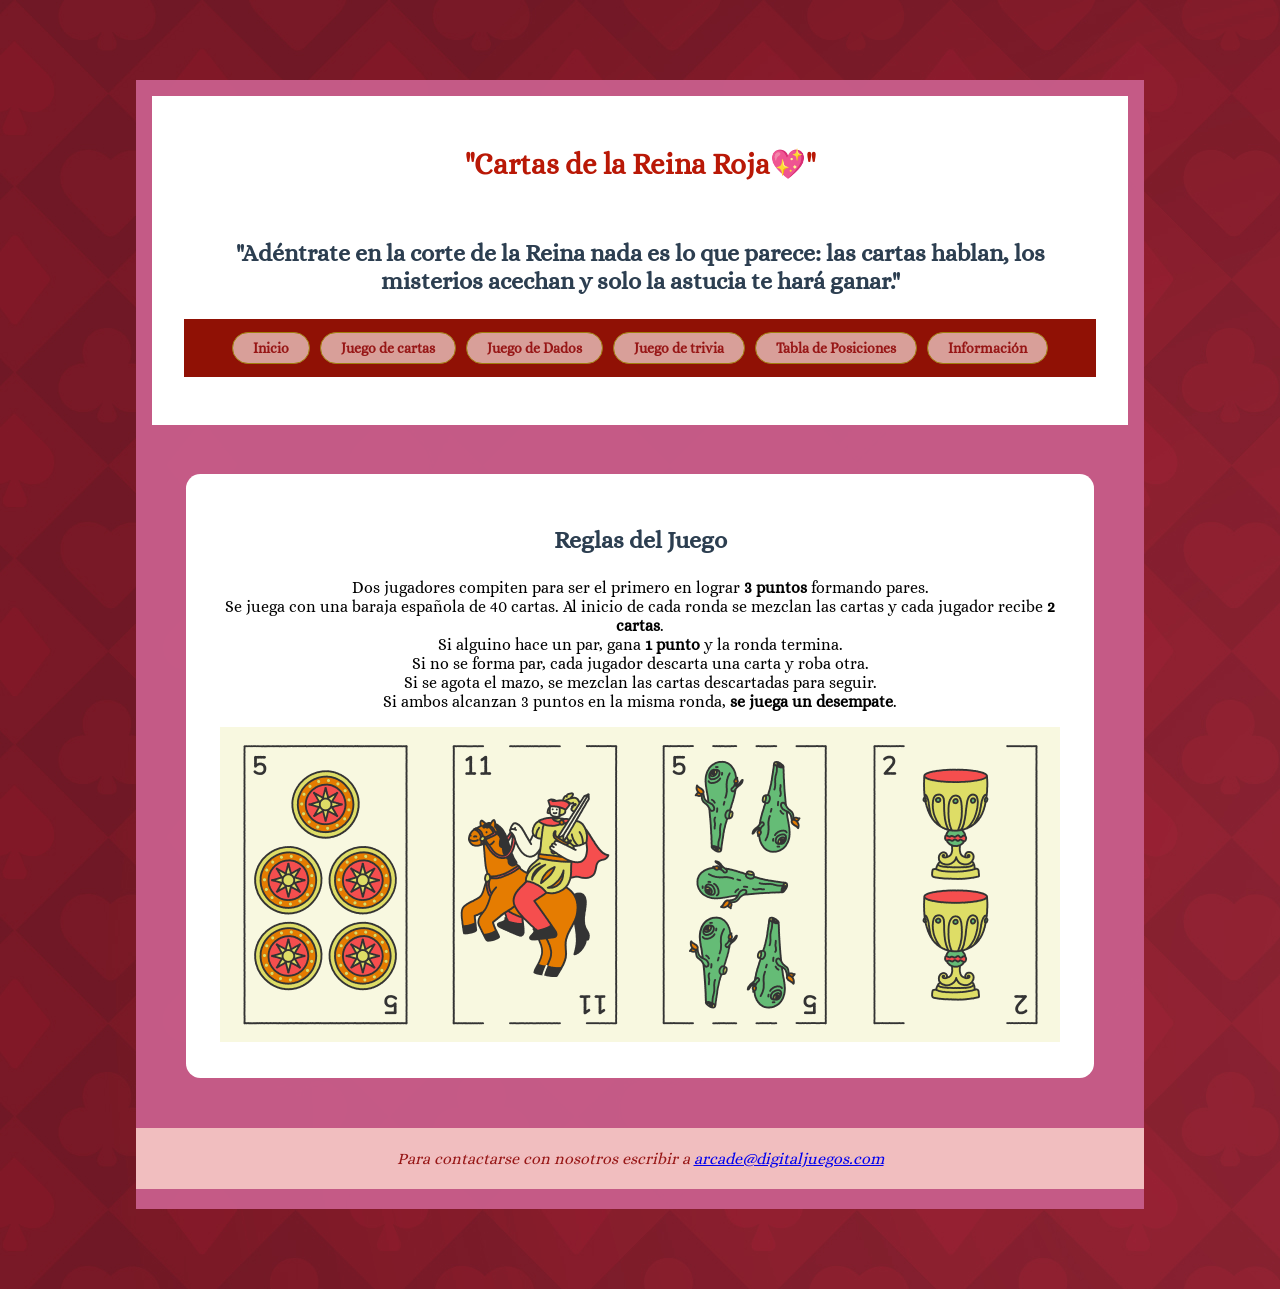
==== cartas.html @ 2cee697e "Ajuste de  numeración de baraja y mostrar imagenes de las cartas repartidas" ====
<!DOCTYPE html>
<html lang="es">
  <head>
    <meta charset="UTF-8">
    <title>"Naipes, enigmas y locuras"</title>
    <link rel="preconnect" href="https://fonts.googleapis.com">
    <link rel="preconnect" href="https://fonts.gstatic.com" crossorigin>
    <link href="https://fonts.googleapis.com/css2?family=Alice&display=swap" rel="stylesheet"> 
    <link rel="stylesheet" href="css/estilos.css">
  </head>
  <body>
  <div id="contenedor">
      <header>
      <h1>"Cartas de la Reina Roja💖"</h1>
      <h2>"Adéntrate en la corte de la Reina nada es lo que parece: 
      las cartas hablan, los misterios acechan y solo la astucia te hará ganar."</h2>
     
      <nav>
        <ul>
          <li><a href="index.html">Inicio</a></li>
          <li><a href="cartas.html">Juego de cartas</a></li>
          <li><a href="dados.html">Juego de Dados</a></li>
          <li><a href="preguntas.html">Juego de trivia</a></li>
          <li><a href="tabla.html">Tabla de Posiciones</a></li>
          <li><a href="info.html">Información</a></li>        
        </ul>
      </nav>
    </header>

  <main>
     <h2>Reglas del Juego </h2>
     <p>
    Dos jugadores compiten para ser el primero en lograr <strong>3 puntos</strong> formando pares.<br>  
    Se juega con una baraja española de 40 cartas. Al inicio de cada ronda se mezclan las cartas y cada jugador recibe <strong>2 cartas</strong>.<br>    
    Si alguino hace un par, gana<strong> 1 punto</strong> y la ronda termina.<br> 
    Si no se forma par, cada jugador descarta una carta y roba otra.<br>
    Si se agota el mazo, se mezclan las cartas descartadas para seguir.<br>  
    Si ambos alcanzan 3 puntos en la misma ronda, <strong>se juega un desempate</strong>.
 </p>
 <div id="mesaDeJuego"></div>
</main>
  <footer>
      <address>
        <p>
          Para contactarse con nosotros escribir a 
          <a class="mail" href="mailto:arcade@digitaljuegos.com">
            arcade@digitaljuegos.com
          </a>
        </p>
      </address>
    </footer>

  </div>
  
  <script src="js/cartas.js"></script>
</body>
</html>
---- css/estilos.css ----
* {
  box-sizing: border-box; } /*para respetar mejor el tamaño de las columnas*/ 


body {
  font-family: "Alice", serif;
  margin: 5rem;
  background-image: url("../imagenes/fondo.jpg");
  display: flex;
  justify-content: center;
}

#contenedor {
    width: 90%;
    max-width: 75rem;
    background-color: #c85e8af4;
    text-align: center;
}


header {
  background-color: rgba(255,255,255);
  text-align: center;
  padding: 2em;
  margin: 1rem; /*separa el header del contenedor para que no este pegado*/
}


header h1 {
  font-family: "Alice", serif;    
  color: #b91806;
  margin-bottom: 2em;
  font-size: 1.8rem;
}
nav ul {
  list-style: none;
  display: flex;
  justify-content: center;
  flex-wrap: wrap;
 gap: 0.6em;
  padding: 0.8em 1em;
  /*background-color: rgba(244, 123, 123, 0.959);*/
    background-color:  #901105;
}
nav a {
  text-decoration: none;
  color: rgb(151, 22, 22); 
  font-weight: bold;
  font-size: 0.9em;   
  display: inline-block;
   padding: 0.5em 1.4em;
  background-color: #d89f99;
  /*background-color: #e65454;*/
  border-radius: 50px;
   border: 1px solid #a07e0c;
   white-space: nowrap;
}
nav a:hover {
  color: #000
}
/* Contenido */
main {
  max-width: 90%;
  margin: 3.1em auto;
  padding: 2em;
  background-color: rgba(255, 255, 255);
  border-radius: 0.9em;
  text-align: center;
  flex: 1; 
}

h2 {
  font-size: 1.5em;    
  font-family: "Alice", serif;
  margin-bottom: 1em;
  color: #2c3e50;
}
.contenedor-juego {
  width: 30%;
  min-width: 200px;
  box-sizing: border-box;
}
.contenedor-juego img {
  width: 100%;
  height: auto;
  display: block;
  border-radius: 0.5em;
}
.contenedor-juego h4 {
  margin-top: 0.5em;
}
.fila-juegos {
  display: flex;
  flex-wrap: wrap;
  justify-content: center;
  width: 100%;
  max-width: 960px;
  margin: 0 auto;
  gap: 2em;
}
.contenedor-juego {
  width: 30%;
  min-width: 200px;
  box-sizing: border-box;
}
/* Footer */
footer {
  text-align: center;
  margin: 20px 0;      
  padding: 5px;
  font-size: 1em;
  color: rgb(151, 22, 22); 
  background-color: rgba(243, 194, 194, 0.959);
}
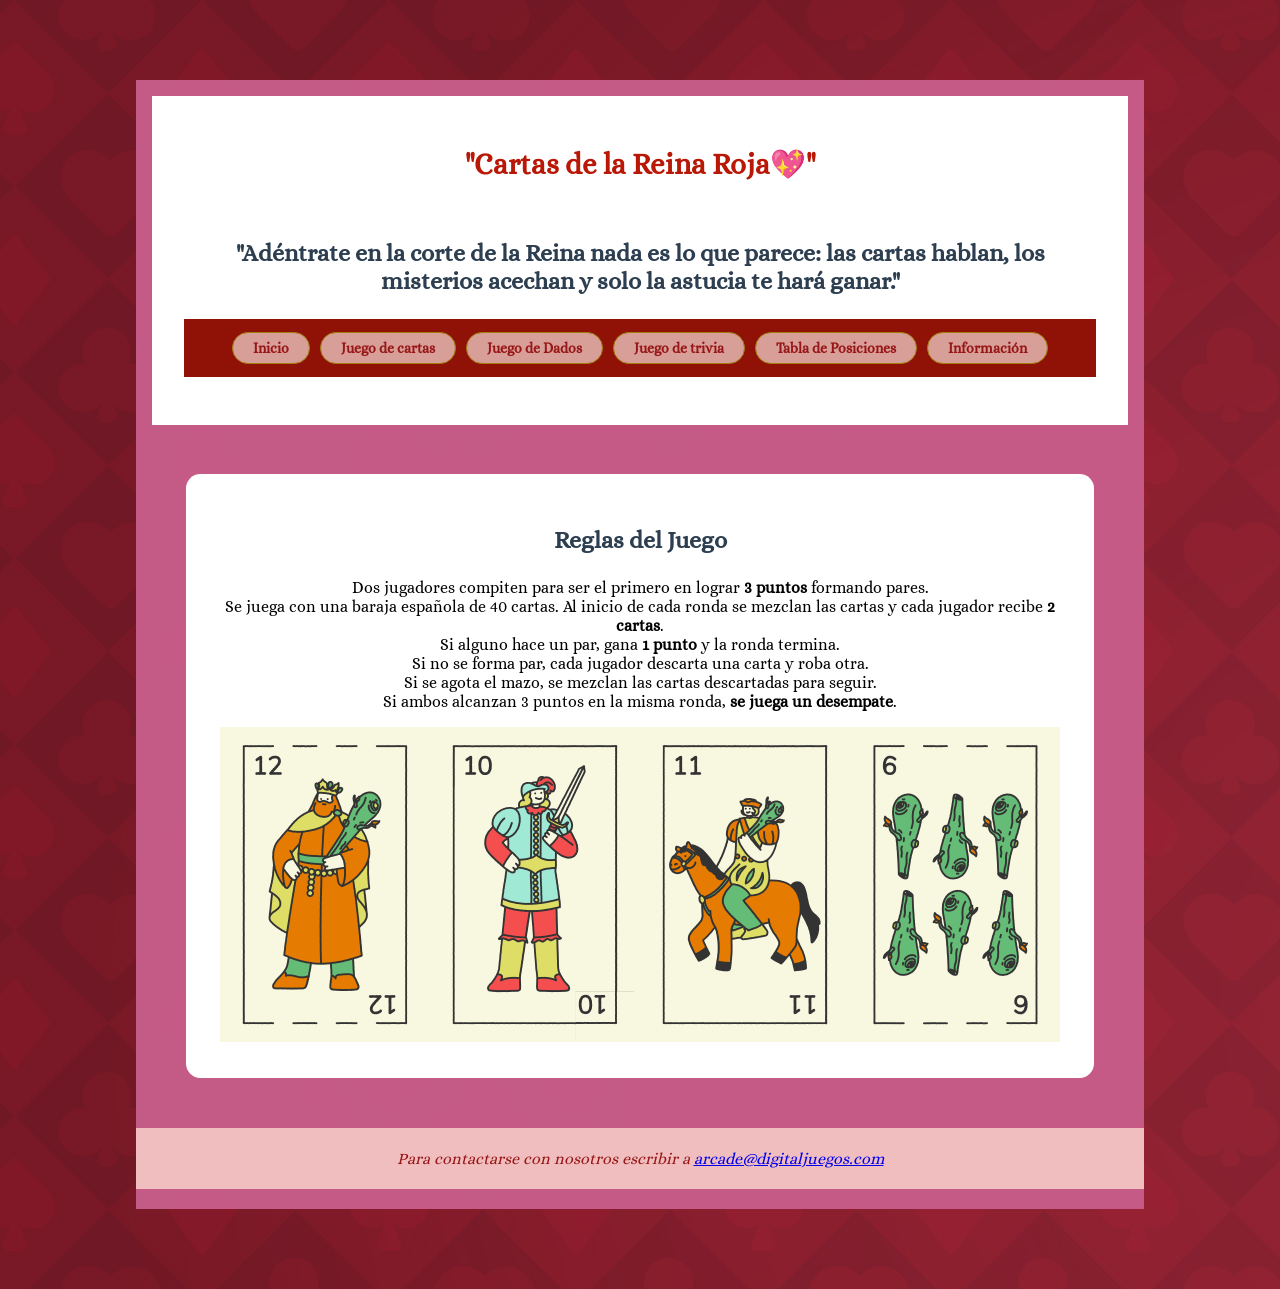
==== commit 95840daa: "Agregar bucle while para repetir rondas hasta 3 puntos y corregir readme" ====
--- a/cartas.html
+++ b/cartas.html
@@ -32,7 +32,7 @@
      <p>
     Dos jugadores compiten para ser el primero en lograr <strong>3 puntos</strong> formando pares.<br>  
     Se juega con una baraja española de 40 cartas. Al inicio de cada ronda se mezclan las cartas y cada jugador recibe <strong>2 cartas</strong>.<br>    
-    Si alguino hace un par, gana<strong> 1 punto</strong> y la ronda termina.<br> 
+    Si alguno hace un par, gana<strong> 1 punto</strong> y la ronda termina.<br> 
     Si no se forma par, cada jugador descarta una carta y roba otra.<br>
     Si se agota el mazo, se mezclan las cartas descartadas para seguir.<br>  
     Si ambos alcanzan 3 puntos en la misma ronda, <strong>se juega un desempate</strong>.
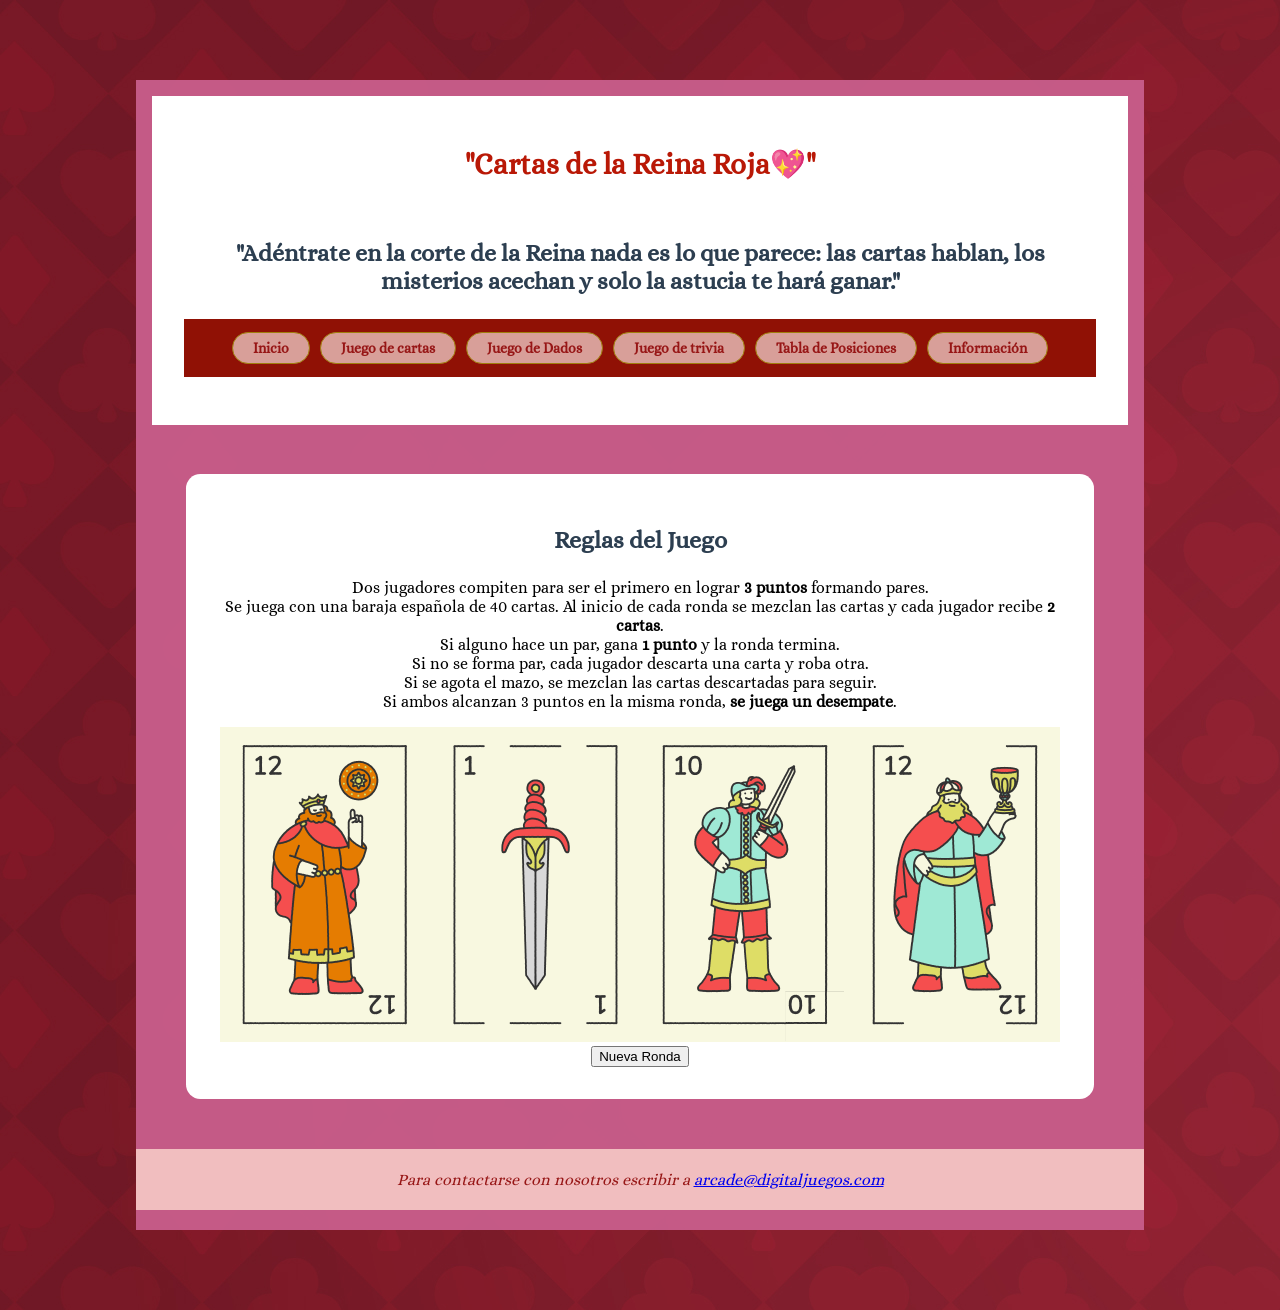
==== commit 1ad76f42: "agrupar el juego en jugar Partida y conectar botón de nueva partida" ====
--- a/cartas.html
+++ b/cartas.html
@@ -38,6 +38,7 @@
     Si ambos alcanzan 3 puntos en la misma ronda, <strong>se juega un desempate</strong>.
  </p>
  <div id="mesaDeJuego"></div>
+ <button id="botonNuevaRonda">Nueva Ronda</button>
 </main>
   <footer>
       <address>
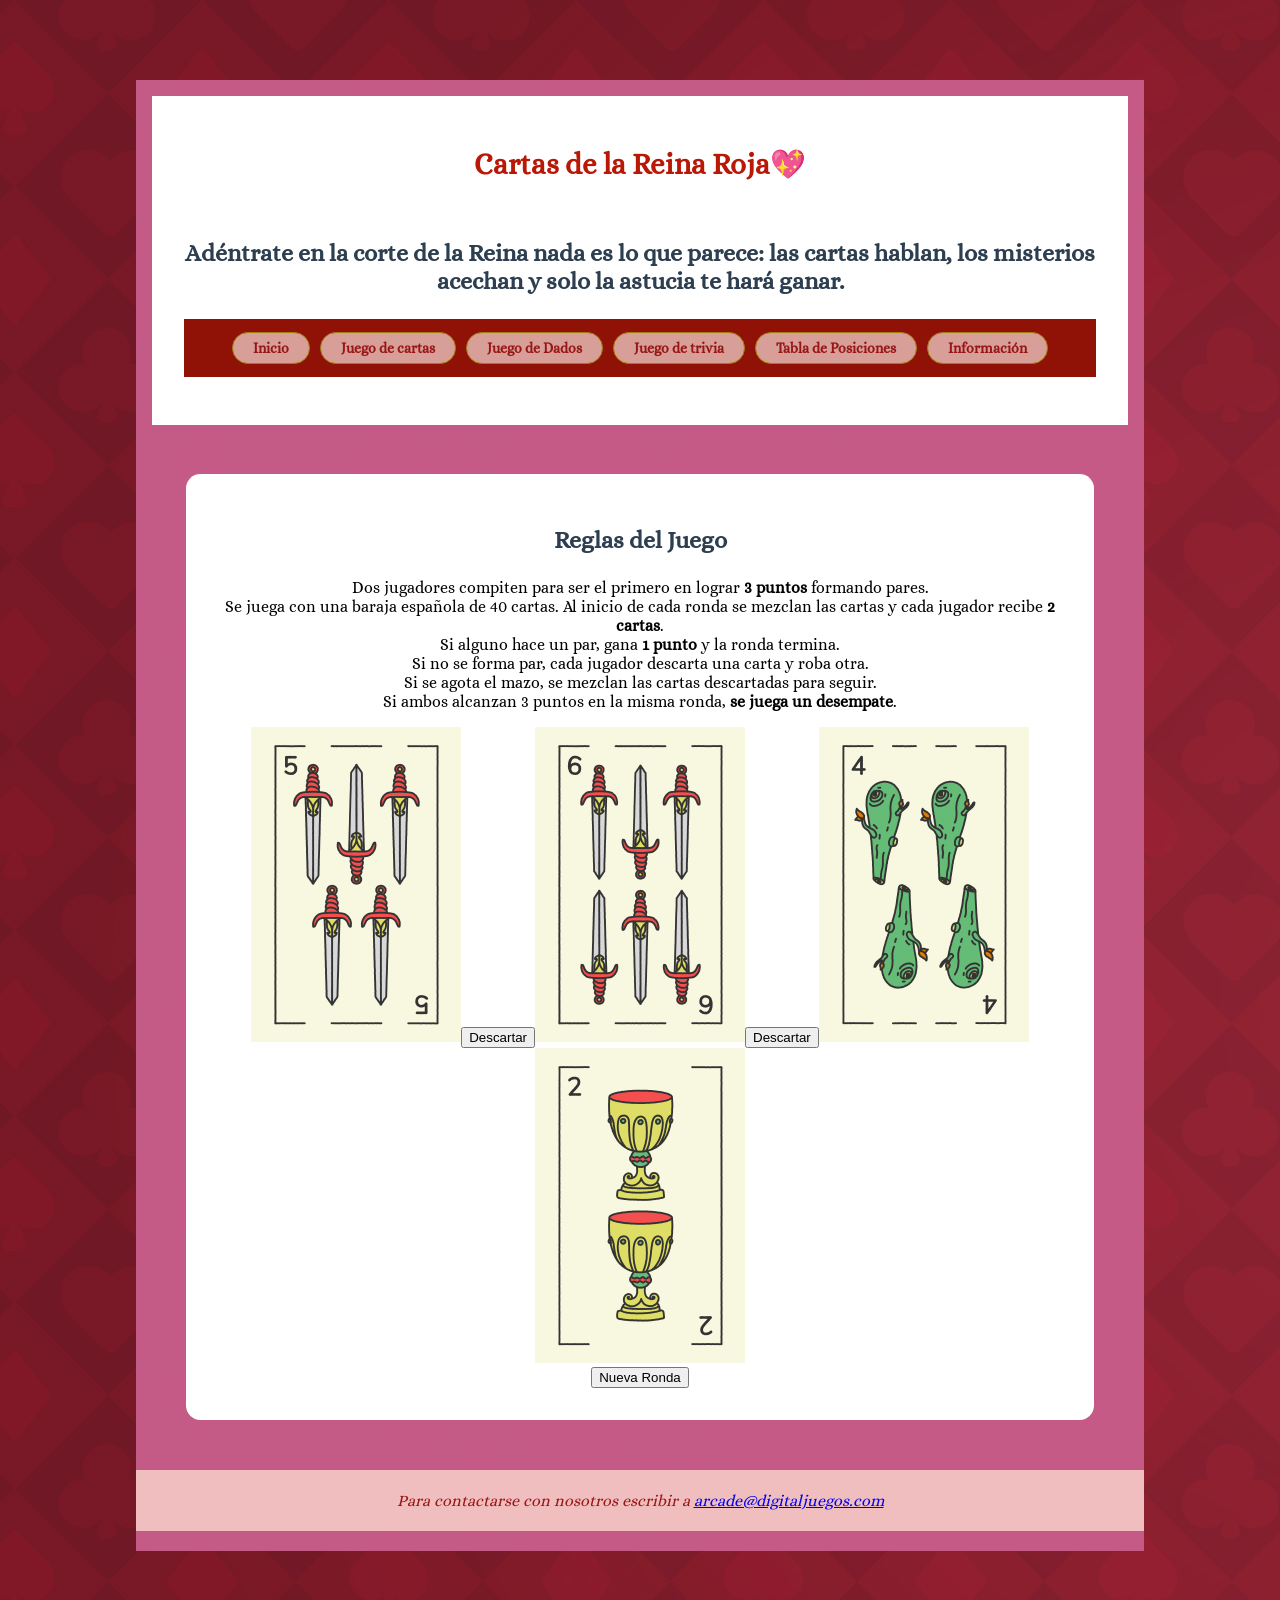
==== commit bd8f34ce: "opcion del jugador que carta descartar y reglas del juego de trivia" ====
--- a/cartas.html
+++ b/cartas.html
@@ -11,9 +11,9 @@
   <body>
   <div id="contenedor">
       <header>
-      <h1>"Cartas de la Reina Roja💖"</h1>
-      <h2>"Adéntrate en la corte de la Reina nada es lo que parece: 
-      las cartas hablan, los misterios acechan y solo la astucia te hará ganar."</h2>
+      <h1>Cartas de la Reina Roja💖</h1>
+      <h2>Adéntrate en la corte de la Reina nada es lo que parece: 
+      las cartas hablan, los misterios acechan y solo la astucia te hará ganar.</h2>
      
       <nav>
         <ul>
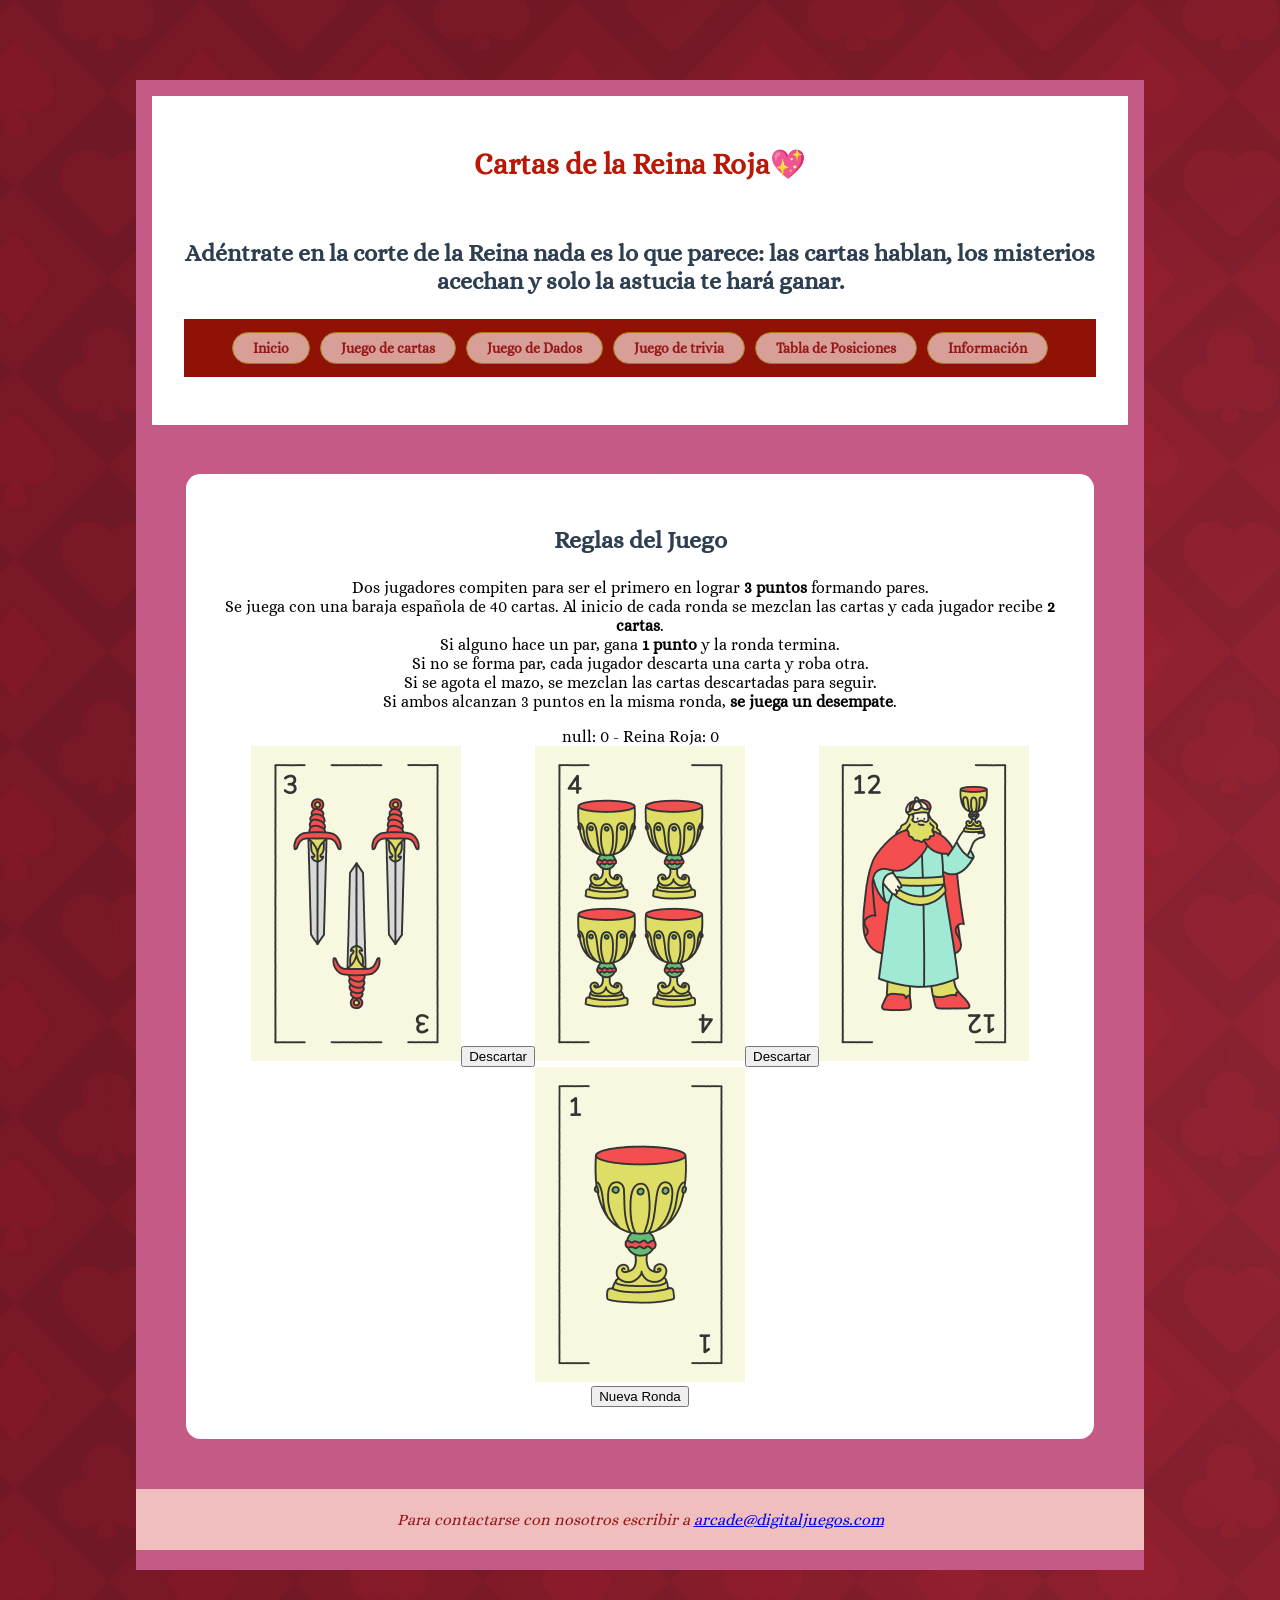
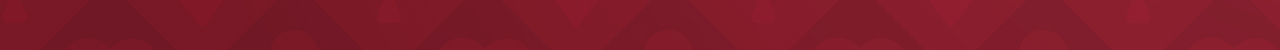
==== commit 48c0beb2: "Mostrar el puntaje en pantalla junto a las cartas" ====
--- a/cartas.html
+++ b/cartas.html
@@ -37,6 +37,7 @@
     Si se agota el mazo, se mezclan las cartas descartadas para seguir.<br>  
     Si ambos alcanzan 3 puntos en la misma ronda, <strong>se juega un desempate</strong>.
  </p>
+ <div id="puntajeCartas"></div>
  <div id="mesaDeJuego"></div>
  <button id="botonNuevaRonda">Nueva Ronda</button>
 </main>
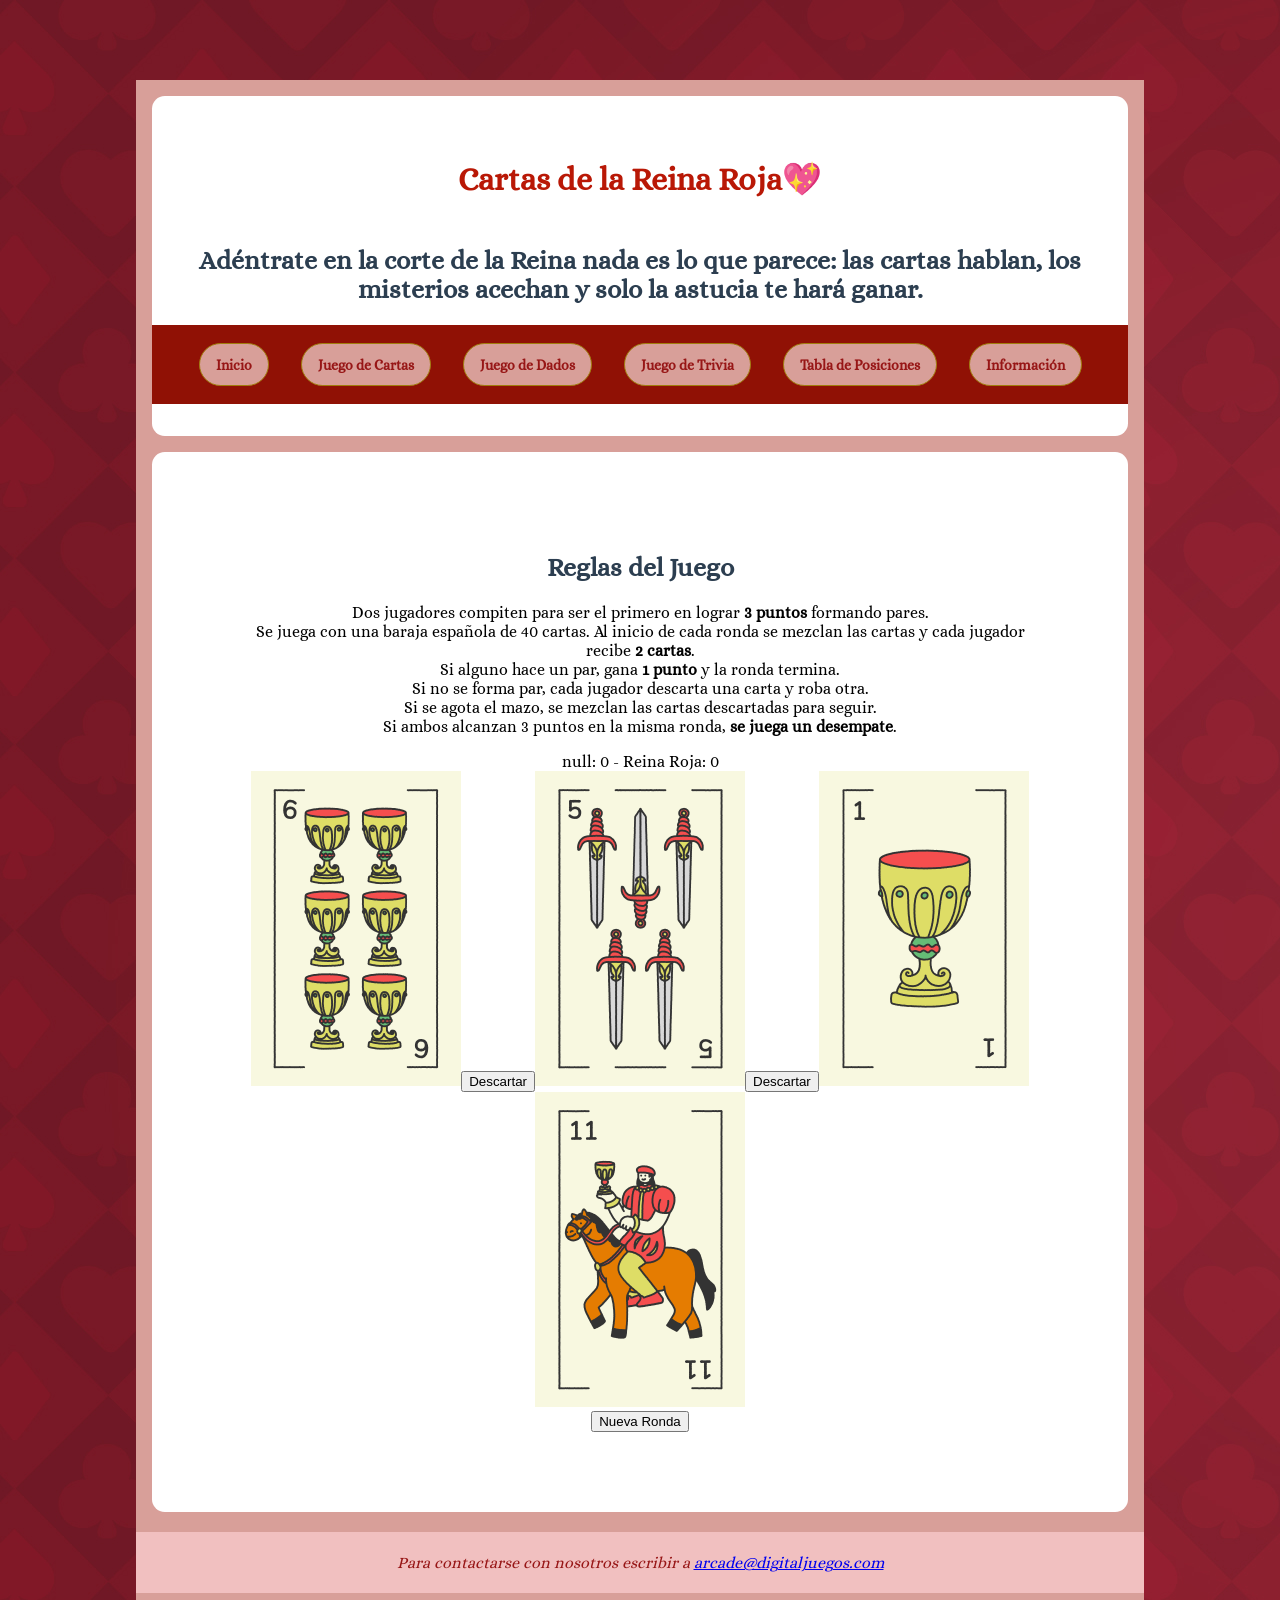
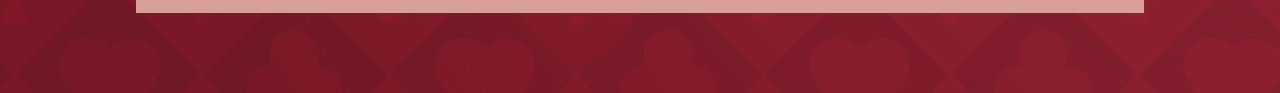
==== commit cd20d36c: "Correcion de html. Y estructura base de dados.html" ====
--- a/cartas.html
+++ b/cartas.html
@@ -2,7 +2,7 @@
 <html lang="es">
   <head>
     <meta charset="UTF-8">
-    <title>"Naipes, enigmas y locuras"</title>
+    <title>Cartas de la Reina Roja</title>
     <link rel="preconnect" href="https://fonts.googleapis.com">
     <link rel="preconnect" href="https://fonts.gstatic.com" crossorigin>
     <link href="https://fonts.googleapis.com/css2?family=Alice&display=swap" rel="stylesheet"> 
@@ -18,9 +18,9 @@
       <nav>
         <ul>
           <li><a href="index.html">Inicio</a></li>
-          <li><a href="cartas.html">Juego de cartas</a></li>
+          <li><a href="cartas.html">Juego de Cartas</a></li>
           <li><a href="dados.html">Juego de Dados</a></li>
-          <li><a href="preguntas.html">Juego de trivia</a></li>
+          <li><a href="preguntas.html">Juego de Trivia</a></li>
           <li><a href="tabla.html">Tabla de Posiciones</a></li>
           <li><a href="info.html">Información</a></li>        
         </ul>
--- a/css/estilos.css
+++ b/css/estilos.css
@@ -13,7 +13,7 @@
 #contenedor {
     width: 90%;
     max-width: 75rem;
-    background-color: #c85e8af4;
+    background-color: #d89f99;
     text-align: center;
 }
 
@@ -21,60 +21,62 @@
 header {
   background-color: rgba(255,255,255);
   text-align: center;
-  padding: 2em;
+  padding: 1rem 0 1rem 0;
   margin: 1rem; /*separa el header del contenedor para que no este pegado*/
+  border-radius: 0.8em;
+}
+
+header h1 {   
+  color: #b91806;
+  margin: 2rem;
+  padding: 1rem;
+  font-size: 2rem;
+  
+}
+
+nav ul {
+  display: flex;
+  justify-content: center;
+  list-style: none;
+  padding: 0.1rem 1rem;
+  background-color:  #901105;
+}
+
+nav li {
+    margin: 1rem; /*separa li*/
+} 
+
+nav a {
+  text-decoration: none; /*saca cualquier decoración de línea que tenga el texto*/
+  color: rgb(151, 22, 22); 
+  font-weight: bold;
+  font-size: 0.9rem;   
+  display: inline-block;
+  padding: 0.8rem 1rem;
+  background-color: #d89f99;
+  border-radius: 2rem; /*redondea los bordes del boton*/
+  border: 0.1rem solid #a07e0c;
+  white-space: nowrap; /*evita que el texto se divida en varias lineas*/
+}
+
+nav a:hover { /*link cuando paso el mouse por encima*/
+  color: #000
 }
 
 
-header h1 {
-  font-family: "Alice", serif;    
-  color: #b91806;
-  margin-bottom: 2em;
-  font-size: 1.8rem;
-}
-nav ul {
-  list-style: none;
-  display: flex;
-  justify-content: center;
-  flex-wrap: wrap;
- gap: 0.6em;
-  padding: 0.8em 1em;
-  /*background-color: rgba(244, 123, 123, 0.959);*/
-    background-color:  #901105;
-}
-nav a {
-  text-decoration: none;
-  color: rgb(151, 22, 22); 
-  font-weight: bold;
-  font-size: 0.9em;   
-  display: inline-block;
-   padding: 0.5em 1.4em;
-  background-color: #d89f99;
-  /*background-color: #e65454;*/
-  border-radius: 50px;
-   border: 1px solid #a07e0c;
-   white-space: nowrap;
-}
-nav a:hover {
-  color: #000
-}
-/* Contenido */
 main {
-  max-width: 90%;
-  margin: 3.1em auto;
-  padding: 2em;
+  max-width: 98%;
+  margin: 1rem ;
+  padding: 5rem;
   background-color: rgba(255, 255, 255);
-  border-radius: 0.9em;
-  text-align: center;
-  flex: 1; 
+  border-radius: 0.8em;
 }
 
 h2 {
-  font-size: 1.5em;    
-  font-family: "Alice", serif;
-  margin-bottom: 1em;
+  font-size: 1.6rem;    
   color: #2c3e50;
 }
+----
 .contenedor-juego {
   width: 30%;
   min-width: 200px;
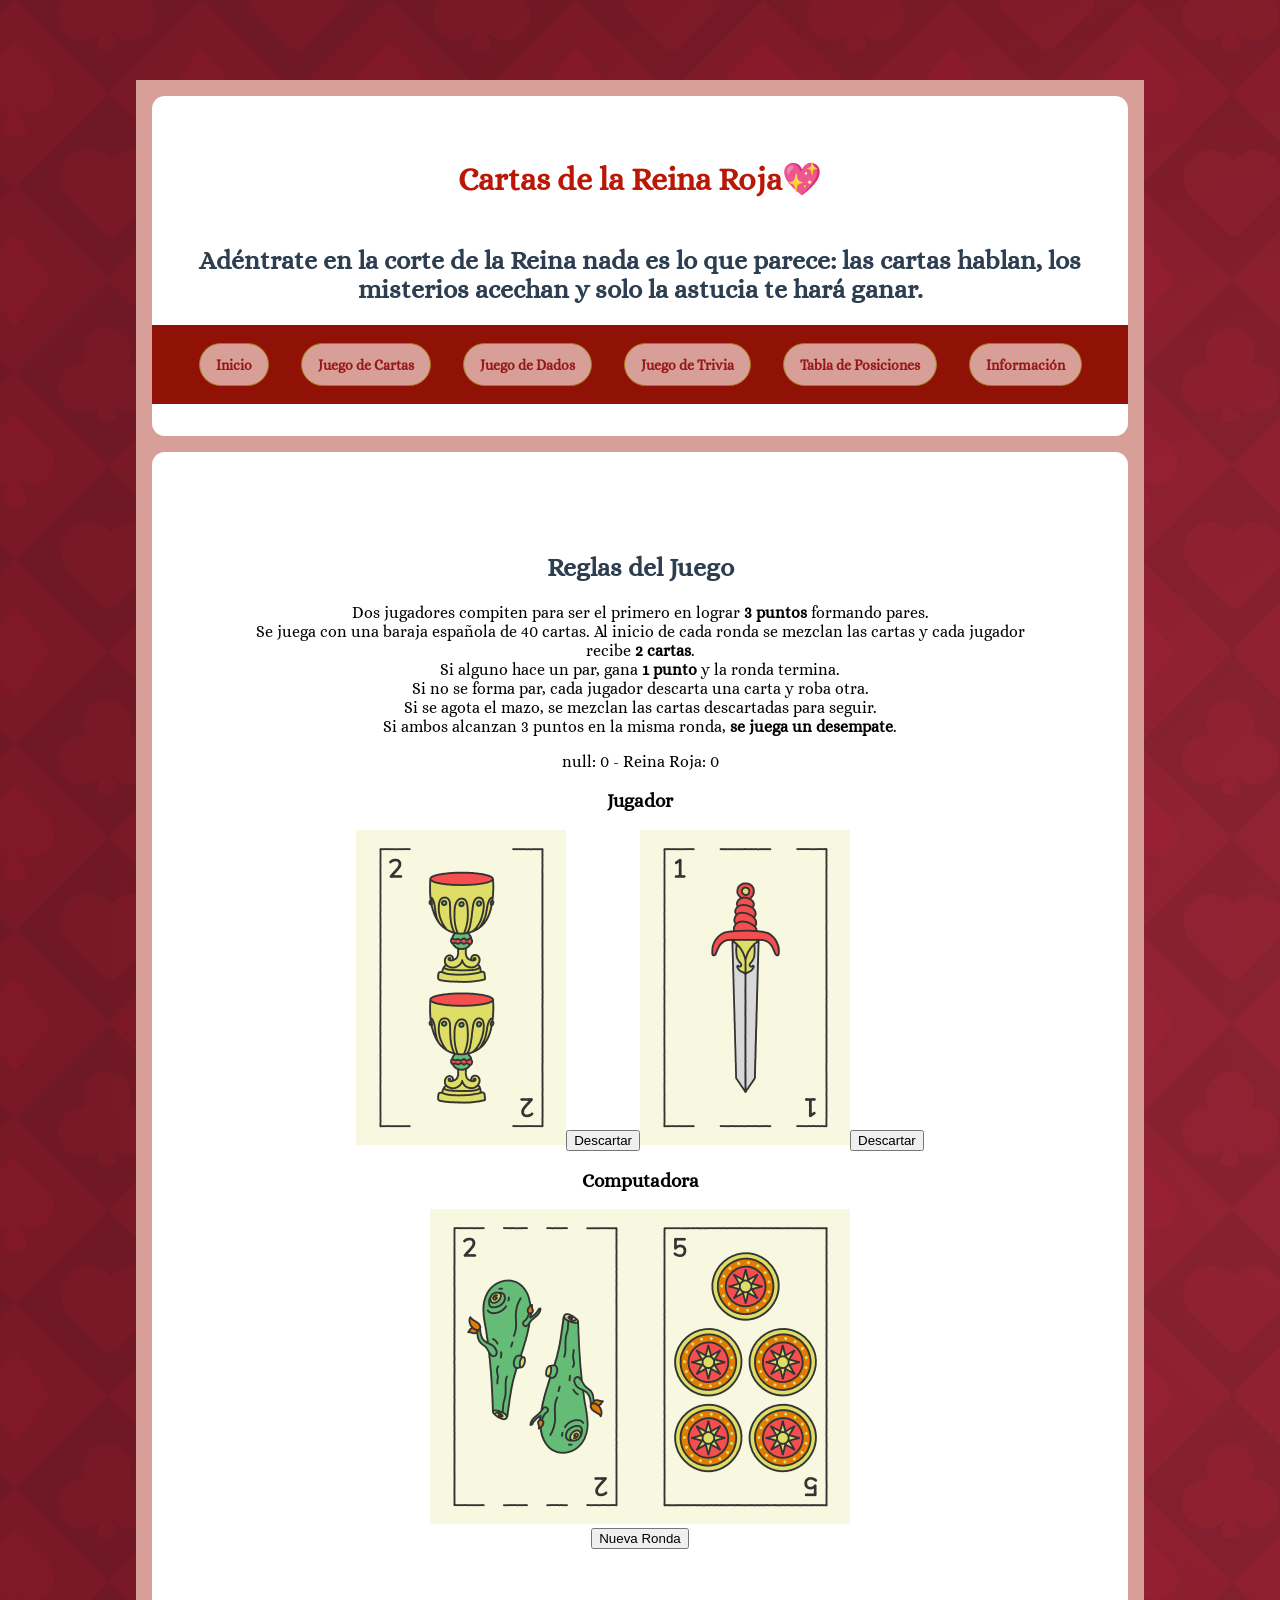
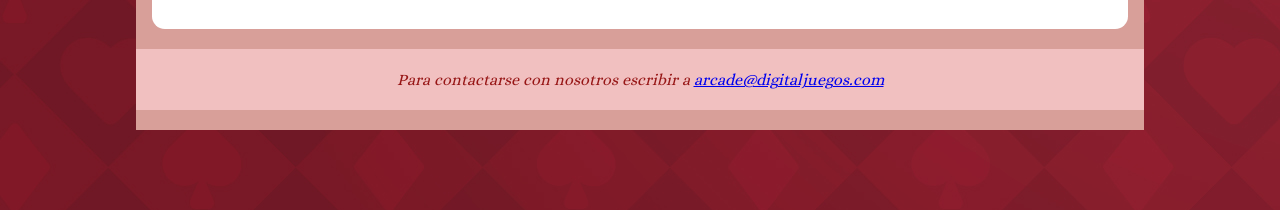
==== commit 28f407cd: "Corrigi errores de mazo y desempate en el juego de cartas" ====
--- a/cartas.html
+++ b/cartas.html
@@ -39,6 +39,7 @@
  </p>
  <div id="puntajeCartas"></div>
  <div id="mesaDeJuego"></div>
+ <div id="mensajeFinal"></div>
  <button id="botonNuevaRonda">Nueva Ronda</button>
 </main>
   <footer>
--- a/css/estilos.css
+++ b/css/estilos.css
@@ -114,3 +114,13 @@
   color: rgb(151, 22, 22); 
   background-color: rgba(243, 194, 194, 0.959);
 }
+
+/* Juego dados */
+
+.dado-imagen {
+  width: 100px;
+  height: auto;
+}
+
+/*juego de cartas*/
+
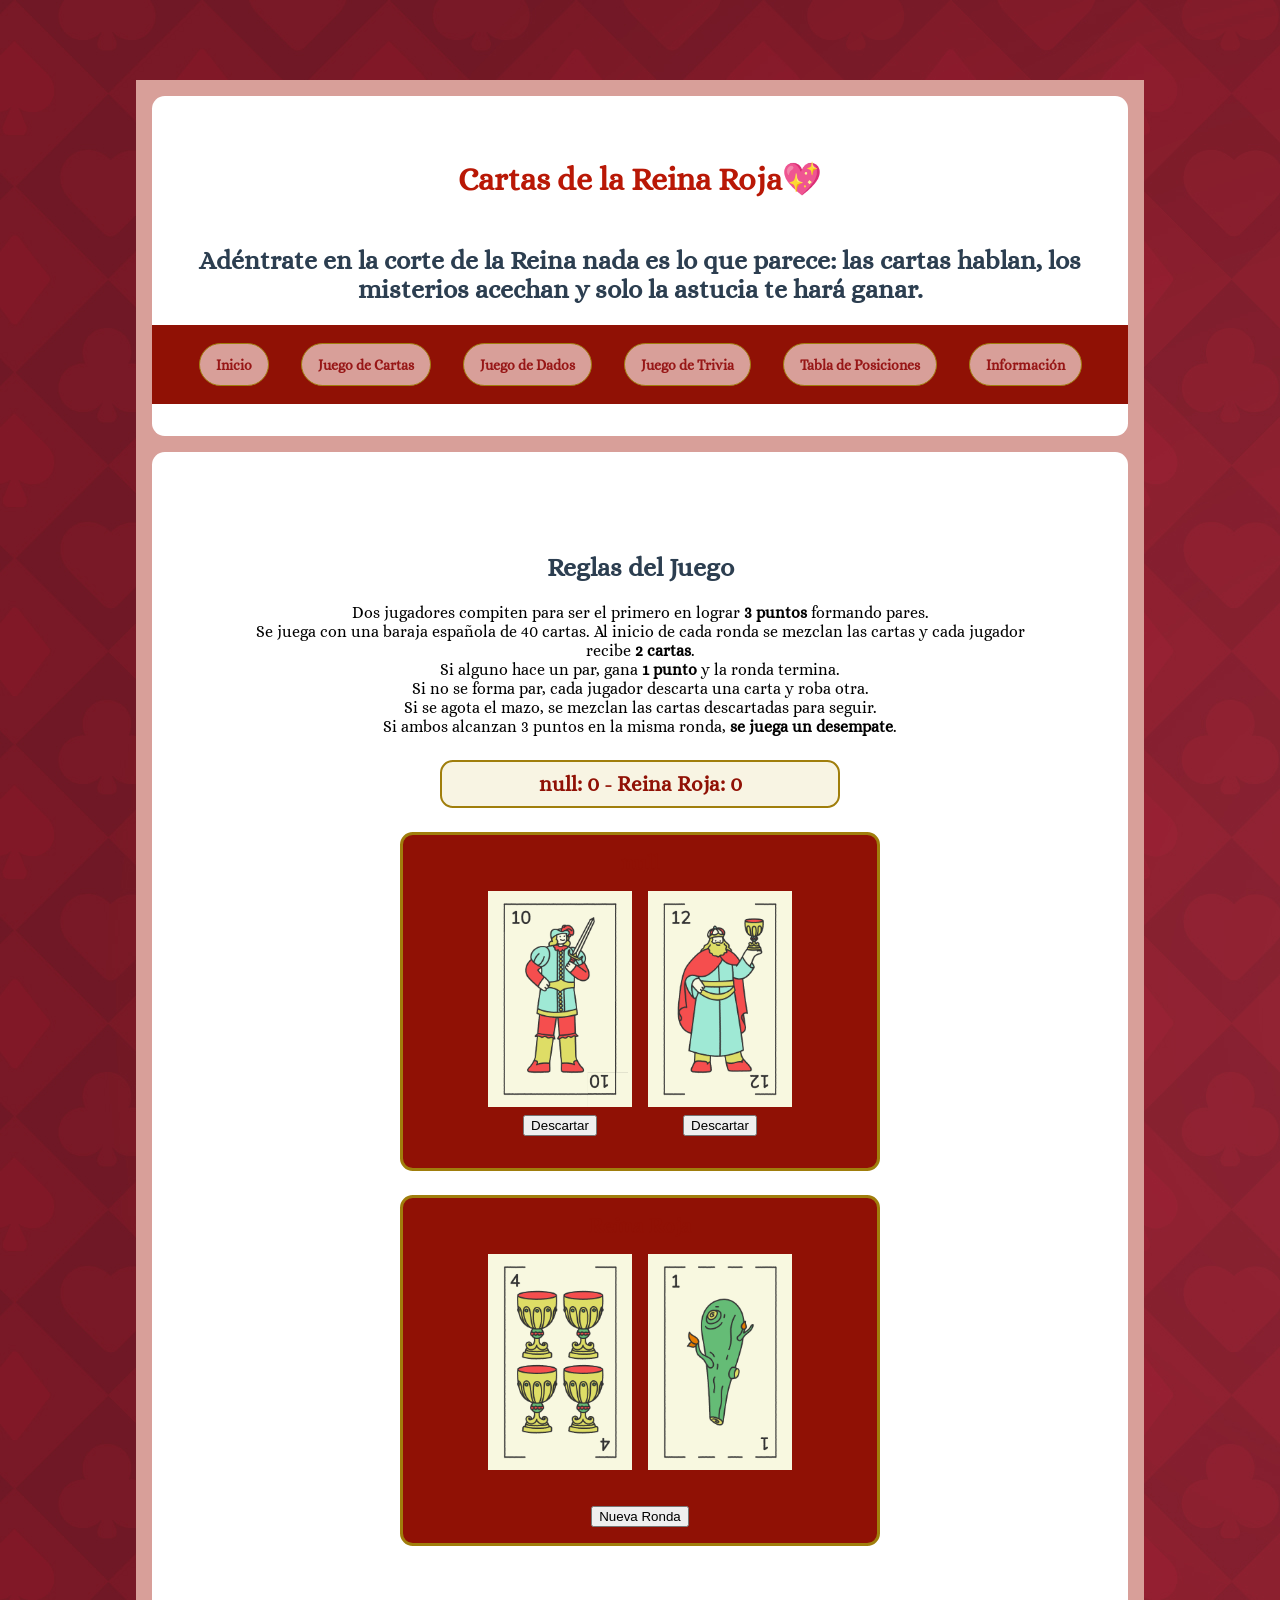
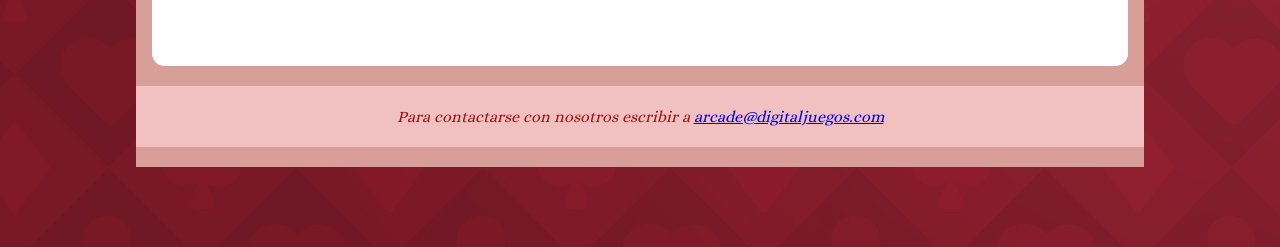
==== commit c5d49b5a: "Mejoras en  el diseño del juego de cartas." ====
--- a/cartas.html
+++ b/cartas.html
@@ -40,7 +40,6 @@
  <div id="puntajeCartas"></div>
  <div id="mesaDeJuego"></div>
  <div id="mensajeFinal"></div>
- <button id="botonNuevaRonda">Nueva Ronda</button>
 </main>
   <footer>
       <address>
--- a/css/estilos.css
+++ b/css/estilos.css
@@ -123,4 +123,81 @@
 }
 
 /*juego de cartas*/
-
+#mesaDeJuego {
+    display: flex;
+    flex-direction: column;
+    align-items: center;
+}
+
+.jugador,
+.computadora {
+    width: 100%;
+    max-width: 30rem;
+    display: flex;
+    flex-direction: column;
+    align-items: center;
+    margin-bottom: 1.5rem;
+    padding: 1rem;
+    background-color: #901105;
+    border: 0.2rem solid #a07e0c;
+    border-radius: 0.8rem;
+}
+
+.jugador h3,
+.computadora h3 {
+    margin: 0 0 1rem 0;
+    color: #901105;
+    font-size: 1.3rem;
+}
+
+.mano {
+    width: 100%;
+    display: flex;
+    justify-content: center;
+}
+
+.carta {
+    width: 35%;
+    min-width: 4rem;
+    max-width: 9rem;
+    margin: 0 0.5rem 1rem;
+    display: flex;
+    flex-direction: column;
+    align-items: center;
+}
+
+.carta img {
+    width: 100%;
+    height: auto;
+}
+
+.carta button {
+    margin-top: 0.5rem;
+}
+
+#botonNuevaRonda {
+    display: block;
+    margin: 1.25rem auto 0;
+}
+
+#puntajeCartas {
+    width: 90%;
+    max-width: 25rem;
+    margin: 1.5rem auto;
+    padding: 0.6rem 1rem;
+    background-color: #f8f4e3;
+    color: #901105;
+    font-size: 1.3rem;
+    font-weight: bold;
+    text-align: center;
+    border: 0.15rem solid #a07e0c;
+    border-radius: 0.8rem;
+}
+
+#mensajeFinal {
+    margin: 1rem 0;
+    font-size: 1.8rem;
+    font-weight: bold;
+    color: #901105;
+    text-align: center;
+}
